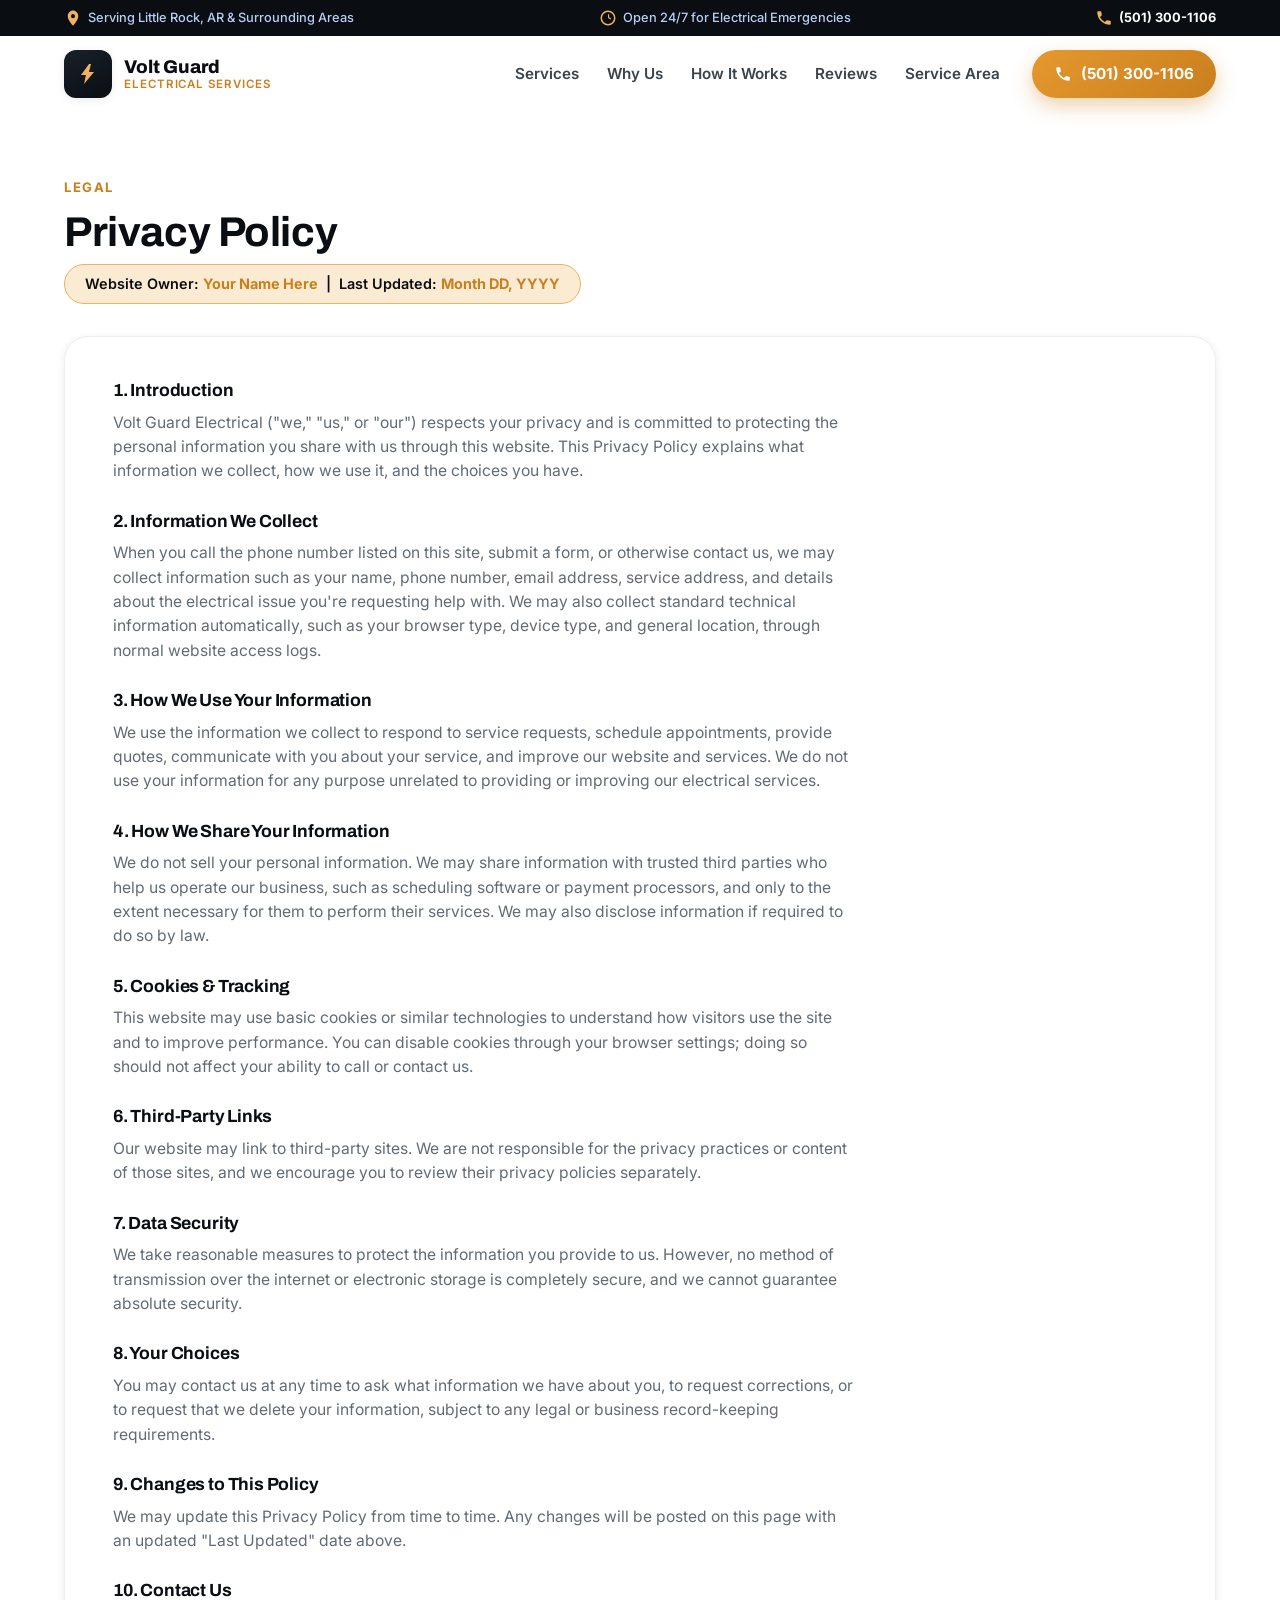
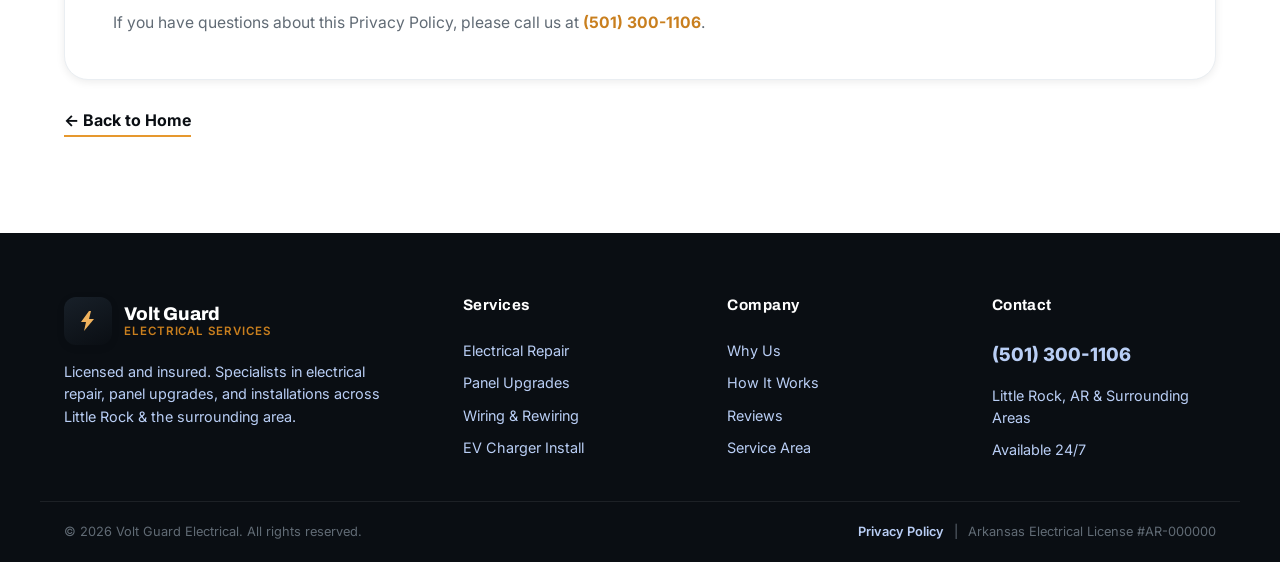
==== privacy-policy.html @ d39794d7 "Add files via upload" ====
<!DOCTYPE html>
<html lang="en">
<head>
<meta charset="UTF-8">
<meta name="viewport" content="width=device-width, initial-scale=1.0">
<title>Privacy Policy | Volt Guard Electrical</title>
<meta name="description" content="Privacy Policy for Volt Guard Electrical.">
<link rel="preconnect" href="https://fonts.googleapis.com">
<link rel="preconnect" href="https://fonts.gstatic.com" crossorigin>
<link href="https://fonts.googleapis.com/css2?family=Archivo:wght@500;600;700;800;900&family=Inter:wght@400;500;600;700&display=swap" rel="stylesheet">
<link rel="stylesheet" href="style.css">
</head>
<body>

<!-- ============ TOP UTILITY BAR ============ -->
<div class="utility-bar">
  <div class="utility-bar__inner">
    <span class="utility-bar__item">
      <svg viewBox="0 0 24 24" class="icon-sm"><path d="M12 2C8 2 5 5.5 5 9.5c0 5.5 7 12.5 7 12.5s7-7 7-12.5C19 5.5 16 2 12 2zm0 10.2a2.7 2.7 0 1 1 0-5.4 2.7 2.7 0 0 1 0 5.4z"/></svg>
      Serving Little Rock, AR &amp; Surrounding Areas
    </span>
    <span class="utility-bar__item utility-bar__item--hide-mobile">
      <svg viewBox="0 0 24 24" class="icon-sm"><path d="M12 7v5l3.5 2.1.8-1.3-2.8-1.7V7H12zM12 2a10 10 0 1 0 .01 20A10 10 0 0 0 12 2zm0 18a8 8 0 1 1 0-16 8 8 0 0 1 0 16z"/></svg>
      Open 24/7 for Electrical Emergencies
    </span>
    <a href="tel:+15013001106" class="utility-bar__phone">
      <svg viewBox="0 0 24 24" class="icon-sm"><path d="M6.6 10.8c1.4 2.8 3.8 5.1 6.6 6.6l2.2-2.2c.3-.3.7-.4 1-.2 1.1.4 2.3.6 3.6.6.6 0 1 .4 1 1V20c0 .6-.4 1-1 1C10.6 21 3 13.4 3 4c0-.6.4-1 1-1h3.5c.6 0 1 .4 1 1 0 1.3.2 2.5.6 3.6.1.4 0 .8-.2 1L6.6 10.8z"/></svg>
      (501) 300-1106
    </a>
  </div>
</div>

<!-- ============ HEADER / NAV ============ -->
<header class="site-header" id="siteHeader">
  <div class="site-header__inner">
    <a href="index.html" class="brand">
      <span class="brand__mark" aria-hidden="true">
        <svg viewBox="0 0 48 48" class="brand__icon">
          <path d="M26 4 10 26h10l-4 18 20-24H26l4-16z"/>
        </svg>
      </span>
      <span class="brand__text">
        <span class="brand__name">Volt Guard</span>
        <span class="brand__tagline">Electrical Services</span>
      </span>
    </a>

    <nav class="main-nav" id="mainNav">
      <a href="index.html#services">Services</a>
      <a href="index.html#why-us">Why Us</a>
      <a href="index.html#process">How It Works</a>
      <a href="index.html#reviews">Reviews</a>
      <a href="index.html#contact">Service Area</a>
    </nav>

    <div class="header-cta">
      <a href="tel:+15013001106" class="btn btn--primary">
        <svg viewBox="0 0 24 24" class="icon-sm"><path d="M6.6 10.8c1.4 2.8 3.8 5.1 6.6 6.6l2.2-2.2c.3-.3.7-.4 1-.2 1.1.4 2.3.6 3.6.6.6 0 1 .4 1 1V20c0 .6-.4 1-1 1C10.6 21 3 13.4 3 4c0-.6.4-1 1-1h3.5c.6 0 1 .4 1 1 0 1.3.2 2.5.6 3.6.1.4 0 .8-.2 1L6.6 10.8z"/></svg>
        <span>(501) 300-1106</span>
      </a>
    </div>

    <button class="nav-toggle" id="navToggle" aria-label="Open menu" aria-expanded="false">
      <span></span><span></span><span></span>
    </button>
  </div>
</header>

<main id="top">

  <!-- ============ PRIVACY POLICY PAGE ============ -->
  <section class="legal-page">
    <div class="section-head">
      <p class="eyebrow">Legal</p>
      <h1>Privacy Policy</h1>

      <!-- ============================================================
           >>>>>> EDIT NAME / DATE HERE <<<<<<
           ============================================================ -->
      <p class="privacy-policy__meta">
        Website Owner: <strong>Your Name Here</strong> &nbsp;|&nbsp; Last Updated: <strong>Month DD, YYYY</strong>
      </p>
      <!-- ============================================================
           >>>>>> END EDIT NAME / DATE <<<<<<
           ============================================================ -->
    </div>

    <div class="privacy-policy__body">
      <h3>1. Introduction</h3>
      <p>Volt Guard Electrical ("we," "us," or "our") respects your privacy and is committed to protecting the personal information you share with us through this website. This Privacy Policy explains what information we collect, how we use it, and the choices you have.</p>

      <h3>2. Information We Collect</h3>
      <p>When you call the phone number listed on this site, submit a form, or otherwise contact us, we may collect information such as your name, phone number, email address, service address, and details about the electrical issue you're requesting help with. We may also collect standard technical information automatically, such as your browser type, device type, and general location, through normal website access logs.</p>

      <h3>3. How We Use Your Information</h3>
      <p>We use the information we collect to respond to service requests, schedule appointments, provide quotes, communicate with you about your service, and improve our website and services. We do not use your information for any purpose unrelated to providing or improving our electrical services.</p>

      <h3>4. How We Share Your Information</h3>
      <p>We do not sell your personal information. We may share information with trusted third parties who help us operate our business, such as scheduling software or payment processors, and only to the extent necessary for them to perform their services. We may also disclose information if required to do so by law.</p>

      <h3>5. Cookies &amp; Tracking</h3>
      <p>This website may use basic cookies or similar technologies to understand how visitors use the site and to improve performance. You can disable cookies through your browser settings; doing so should not affect your ability to call or contact us.</p>

      <h3>6. Third-Party Links</h3>
      <p>Our website may link to third-party sites. We are not responsible for the privacy practices or content of those sites, and we encourage you to review their privacy policies separately.</p>

      <h3>7. Data Security</h3>
      <p>We take reasonable measures to protect the information you provide to us. However, no method of transmission over the internet or electronic storage is completely secure, and we cannot guarantee absolute security.</p>

      <h3>8. Your Choices</h3>
      <p>You may contact us at any time to ask what information we have about you, to request corrections, or to request that we delete your information, subject to any legal or business record-keeping requirements.</p>

      <h3>9. Changes to This Policy</h3>
      <p>We may update this Privacy Policy from time to time. Any changes will be posted on this page with an updated "Last Updated" date above.</p>

      <h3>10. Contact Us</h3>
      <p>If you have questions about this Privacy Policy, please call us at <a href="tel:+15013001106">(501) 300-1106</a>.</p>
    </div>

    <a href="index.html" class="legal-page__back">&larr; Back to Home</a>
  </section>

</main>

<!-- ============ FOOTER ============ -->
<footer class="site-footer">
  <div class="site-footer__inner">
    <div class="footer-brand">
      <a href="index.html" class="brand brand--footer">
        <span class="brand__mark" aria-hidden="true">
          <svg viewBox="0 0 48 48" class="brand__icon">
            <path d="M26 4 10 26h10l-4 18 20-24H26l4-16z"/>
          </svg>
        </span>
        <span class="brand__text">
          <span class="brand__name">Volt Guard</span>
          <span class="brand__tagline">Electrical Services</span>
        </span>
      </a>
      <p>Licensed and insured. Specialists in electrical repair, panel upgrades, and installations across Little Rock &amp; the surrounding area.</p>
    </div>

    <div class="footer-col">
      <h4>Services</h4>
      <a href="index.html#services">Electrical Repair</a>
      <a href="index.html#services">Panel Upgrades</a>
      <a href="index.html#services">Wiring &amp; Rewiring</a>
      <a href="index.html#services">EV Charger Install</a>
    </div>

    <div class="footer-col">
      <h4>Company</h4>
      <a href="index.html#why-us">Why Us</a>
      <a href="index.html#process">How It Works</a>
      <a href="index.html#reviews">Reviews</a>
      <a href="index.html#contact">Service Area</a>
    </div>

    <div class="footer-col">
      <h4>Contact</h4>
      <a href="tel:+15013001106" class="footer-phone">(501) 300-1106</a>
      <p>Little Rock, AR &amp; Surrounding Areas</p>
      <p>Available 24/7</p>
    </div>
  </div>

  <div class="site-footer__bottom">
    <p>&copy; <span id="year"></span> Volt Guard Electrical. All rights reserved.</p>
    <div class="site-footer__legal">
      <a href="privacy-policy.html">Privacy Policy</a>
      <span class="site-footer__legal-sep">|</span>
      <p>Arkansas Electrical License #AR-000000</p>
    </div>
  </div>
</footer>

<!-- ============ MOBILE STICKY CALL BAR ============ -->
<a href="tel:+15013001106" class="mobile-call-bar">
  <svg viewBox="0 0 24 24" class="icon-sm"><path d="M6.6 10.8c1.4 2.8 3.8 5.1 6.6 6.6l2.2-2.2c.3-.3.7-.4 1-.2 1.1.4 2.3.6 3.6.6.6 0 1 .4 1 1V20c0 .6-.4 1-1 1C10.6 21 3 13.4 3 4c0-.6.4-1 1-1h3.5c.6 0 1 .4 1 1 0 1.3.2 2.5.6 3.6.1.4 0 .8-.2 1L6.6 10.8z"/></svg>
  <span>Call Now — (501) 300-1106</span>
</a>

<script src="script.js"></script>
</body>
</html>
---- style.css ----
/* ==========================================================================
   VOLT GUARD ELECTRICAL — DESIGN TOKENS
   ========================================================================== */
:root{
  --slate-950:#0A0E13;
  --slate-900:#10161D;
  --slate-800:#182029;
  --slate-700:#222D39;
  --blue-500:#2F6FE0;
  --blue-400:#5B8EEA;
  --blue-200:#B9CEF5;
  --blue-100:#E7EEFC;
  --amber-600:#C97F1E;
  --amber-500:#E6982E;
  --amber-400:#F0B25D;
  --amber-100:#FBEBD3;
  --ink-900:#0F1418;
  --ink-700:#3A434C;
  --ink-500:#616B75;
  --paper-0:#FFFFFF;
  --paper-50:#F6F8FA;
  --paper-100:#EAEEF2;
  --gold-500:#F0B23D;
  --success-500:#2E9E6B;

  --font-display:'Archivo', 'Helvetica Neue', Arial, sans-serif;
  --font-body:'Inter', 'Helvetica Neue', Arial, sans-serif;

  --radius-sm:8px;
  --radius-md:14px;
  --radius-lg:24px;
  --shadow-sm:0 2px 8px rgba(10,14,19,0.08);
  --shadow-md:0 12px 30px rgba(10,14,19,0.14);
  --shadow-lg:0 24px 60px rgba(10,14,19,0.2);
  --container:1200px;
  --header-h:104px;
}

/* ==========================================================================
   RESET
   ========================================================================== */
*,*::before,*::after{box-sizing:border-box;margin:0;padding:0;}
html{scroll-behavior:smooth;}
@media (prefers-reduced-motion: reduce){
  html{scroll-behavior:auto;}
  *,*::before,*::after{animation-duration:0.01ms !important;animation-iteration-count:1 !important;transition-duration:0.01ms !important;scroll-behavior:auto !important;}
}
body{
  font-family:var(--font-body);
  color:var(--ink-900);
  background:var(--paper-0);
  line-height:1.55;
  -webkit-font-smoothing:antialiased;
  overflow-x:hidden;
}
img,svg{display:block;max-width:100%;}
a{color:inherit;text-decoration:none;}
ul,ol{list-style:none;}
button{font:inherit;cursor:pointer;border:none;background:none;}
h1,h2,h3,h4{font-family:var(--font-display);color:var(--slate-950);line-height:1.12;letter-spacing:-0.01em;}
:focus-visible{outline:3px solid var(--amber-500);outline-offset:3px;border-radius:4px;}

.icon-sm{width:18px;height:18px;fill:currentColor;flex-shrink:0;}

/* ==========================================================================
   UTILITY BAR
   ========================================================================== */
.utility-bar{
  background:var(--slate-950);
  color:var(--blue-200);
  font-size:0.8rem;
  font-weight:500;
}
.utility-bar__inner{
  max-width:var(--container);
  margin:0 auto;
  padding:8px 24px;
  display:flex;
  align-items:center;
  justify-content:space-between;
  gap:16px;
}
.utility-bar__item{display:flex;align-items:center;gap:6px;white-space:nowrap;}
.utility-bar__item .icon-sm{fill:var(--amber-400);}
.utility-bar__phone{
  display:flex;align-items:center;gap:6px;
  color:var(--paper-0);font-weight:700;
  transition:color .2s ease;
}
.utility-bar__phone .icon-sm{fill:var(--amber-400);}
.utility-bar__phone:hover{color:var(--amber-400);}

/* ==========================================================================
   HEADER
   ========================================================================== */
.site-header{
  position:sticky;top:0;z-index:100;
  background:rgba(255,255,255,0.92);
  backdrop-filter:blur(10px);
  border-bottom:1px solid transparent;
  transition:box-shadow .3s ease, border-color .3s ease, background .3s ease;
}
.site-header.is-scrolled{
  box-shadow:var(--shadow-sm);
  border-bottom-color:var(--paper-100);
}
.site-header__inner{
  max-width:var(--container);
  margin:0 auto;
  padding:14px 24px;
  display:flex;
  align-items:center;
  gap:24px;
}
.brand{display:flex;align-items:center;gap:12px;}
.brand__mark{
  width:48px;height:48px;
  background:linear-gradient(155deg,var(--slate-800),var(--slate-950));
  border-radius:12px;
  display:flex;align-items:center;justify-content:center;
  box-shadow:var(--shadow-sm);
  flex-shrink:0;
}
.brand__icon{width:24px;height:24px;fill:var(--amber-400);}
.brand__text{display:flex;flex-direction:column;line-height:1.15;}
.brand__name{font-family:var(--font-display);font-weight:800;font-size:1.15rem;color:var(--slate-950);}
.brand__tagline{font-size:0.72rem;letter-spacing:0.08em;text-transform:uppercase;color:var(--amber-600);font-weight:600;}

.main-nav{
  display:flex;align-items:center;gap:28px;
  margin-left:auto;
  font-weight:600;
  font-size:0.95rem;
}
.main-nav a{
  position:relative;color:var(--ink-700);
  padding:6px 0;
  transition:color .2s ease;
}
.main-nav a::after{
  content:"";position:absolute;left:0;bottom:0;
  width:0;height:2px;background:var(--amber-500);
  transition:width .25s ease;
}
.main-nav a:hover{color:var(--slate-950);}
.main-nav a:hover::after{width:100%;}

.header-cta{margin-left:8px;}

.nav-toggle{
  display:none;
  width:40px;height:40px;
  flex-direction:column;
  align-items:center;justify-content:center;
  gap:5px;
  margin-left:auto;
}
.nav-toggle span{
  width:22px;height:2px;background:var(--slate-950);
  border-radius:2px;transition:transform .3s ease, opacity .3s ease;
}
.nav-toggle.is-open span:nth-child(1){transform:translateY(7px) rotate(45deg);}
.nav-toggle.is-open span:nth-child(2){opacity:0;}
.nav-toggle.is-open span:nth-child(3){transform:translateY(-7px) rotate(-45deg);}

/* ==========================================================================
   BUTTONS
   ========================================================================== */
.btn{
  display:inline-flex;align-items:center;justify-content:center;gap:9px;
  padding:12px 22px;
  border-radius:999px;
  font-weight:700;
  font-size:0.95rem;
  white-space:nowrap;
  transition:transform .2s ease, box-shadow .2s ease, background .2s ease;
}
.btn .icon-sm{fill:currentColor;}
.btn--primary{
  background:linear-gradient(135deg,var(--amber-500),var(--amber-600));
  color:var(--paper-0);
  box-shadow:0 8px 20px rgba(201,127,30,0.35);
}
.btn--primary:hover{transform:translateY(-2px);box-shadow:0 12px 26px rgba(201,127,30,0.45);}
.btn--ghost{
  background:transparent;
  color:var(--slate-950);
  border:2px solid var(--paper-100);
}
.btn--ghost:hover{border-color:var(--slate-800);background:var(--paper-50);}
.btn--onlight{
  background:var(--paper-0);
  color:var(--slate-950);
}
.btn--onlight:hover{transform:translateY(-2px);box-shadow:var(--shadow-md);}
.btn--large{padding:16px 30px;font-size:1.05rem;}

/* pulse ring on primary phone buttons */
.btn--primary{position:relative;}
.btn--primary::before{
  content:"";position:absolute;inset:0;border-radius:999px;
  border:2px solid var(--amber-400);
  opacity:0;
}
.btn--primary:hover::before{
  animation:pulseRing 1.1s ease-out infinite;
}
@keyframes pulseRing{
  0%{opacity:.6;transform:scale(1);}
  100%{opacity:0;transform:scale(1.25);}
}

/* ==========================================================================
   LAYOUT HELPERS
   ========================================================================== */
main > section{
  max-width:var(--container);
  margin:0 auto;
  padding:96px 24px;
}
.eyebrow{
  color:var(--amber-600);
  font-weight:700;
  font-size:0.82rem;
  letter-spacing:0.12em;
  text-transform:uppercase;
  margin-bottom:12px;
}
.section-head{max-width:680px;margin-bottom:56px;}
.section-head h2{font-size:clamp(1.7rem,3vw,2.5rem);margin-bottom:14px;}
.section-head__sub{color:var(--ink-500);font-size:1.05rem;}
.section-head--light .eyebrow{color:var(--amber-400);}
.section-head--light h2{color:var(--paper-0);}

/* reveal-on-scroll */
.reveal{
  opacity:0;
  transform:translateY(28px);
  transition:opacity .7s cubic-bezier(.2,.7,.2,1), transform .7s cubic-bezier(.2,.7,.2,1);
}
.reveal.is-visible{opacity:1;transform:translateY(0);}

/* ==========================================================================
   HERO
   ========================================================================== */
.hero{
  position:relative;
  background:radial-gradient(1100px 600px at 85% -10%, var(--slate-800) 0%, var(--slate-950) 55%, var(--slate-950) 100%);
  overflow:hidden;
  padding:0;
}
.hero__bg{position:absolute;inset:0;opacity:0.55;pointer-events:none;}
.hero__circuit{width:100%;height:100%;}
.circuit-line{stroke:var(--blue-400);stroke-width:3;opacity:0.4;}
.node{fill:var(--amber-400);opacity:0.85;animation:nodeGlow 3s ease-in-out infinite;}
.node:nth-child(4){animation-delay:.6s;}
.node:nth-child(5){animation-delay:1.2s;}
.node:nth-child(6){animation-delay:1.8s;}
.node:nth-child(7){animation-delay:2.4s;}
@keyframes nodeGlow{
  0%,100%{opacity:0.4;r:5;}
  50%{opacity:1;r:6.5;}
}
.spark{fill:var(--amber-400);opacity:0.9;animation:sparkFlicker 2.6s ease-in-out infinite;}
@keyframes sparkFlicker{
  0%,100%{opacity:0.3;}
  10%{opacity:1;}
  14%{opacity:0.4;}
  20%{opacity:0.95;}
  60%{opacity:0.5;}
}

.hero__inner{
  position:relative;z-index:1;
  max-width:var(--container);
  margin:0 auto;
  padding:100px 24px 84px;
}
.hero__title{
  font-size:clamp(2.2rem,5vw,3.6rem);
  color:var(--paper-0);
  max-width:15ch;
  margin-bottom:22px;
}
.hero__title-accent{color:var(--amber-400);}
.hero__sub{
  color:var(--blue-200);
  font-size:1.15rem;
  max-width:56ch;
  margin-bottom:36px;
}
.hero__actions{display:flex;gap:16px;flex-wrap:wrap;margin-bottom:44px;}
.hero .btn--ghost{color:var(--paper-0);border-color:rgba(255,255,255,0.25);}
.hero .btn--ghost:hover{background:rgba(255,255,255,0.08);border-color:rgba(255,255,255,0.5);}

.hero__badges{
  display:flex;flex-wrap:wrap;gap:14px 28px;
}
.hero__badges li{
  display:flex;align-items:center;gap:8px;
  color:var(--blue-100);
  font-weight:600;
  font-size:0.9rem;
}
.hero__badges .icon-sm{fill:var(--amber-400);}

/* ==========================================================================
   TRUST STRIP
   ========================================================================== */
.trust-strip{background:var(--paper-50);border-bottom:1px solid var(--paper-100);}
.trust-strip__inner{
  max-width:var(--container);margin:0 auto;padding:44px 24px;
  display:grid;grid-template-columns:repeat(4,1fr);gap:24px;text-align:center;
}
.trust-stat__num{
  font-family:var(--font-display);font-weight:900;
  font-size:clamp(1.8rem,3vw,2.6rem);
  color:var(--slate-950);
}
.trust-stat__plus{
  font-family:var(--font-display);font-weight:800;color:var(--amber-500);font-size:1.2rem;
}
.trust-stat__label{
  display:block;color:var(--ink-500);font-size:0.85rem;font-weight:600;margin-top:4px;
}

/* ==========================================================================
   SERVICES
   ========================================================================== */
.service-grid{
  display:grid;grid-template-columns:repeat(2,1fr);gap:32px;
}
.service-card{
  background:var(--paper-0);
  border:1px solid var(--paper-100);
  border-radius:var(--radius-lg);
  padding:40px;
  box-shadow:var(--shadow-sm);
  transition:transform .35s ease, box-shadow .35s ease, border-color .35s ease;
  position:relative;
  overflow:hidden;
}
.service-card::before{
  content:"";position:absolute;top:0;left:0;right:0;height:4px;
  background:linear-gradient(90deg,var(--amber-500),var(--slate-800));
  transform:scaleX(0);transform-origin:left;
  transition:transform .4s ease;
}
.service-card:hover{
  transform:translateY(-8px);
  box-shadow:var(--shadow-lg);
  border-color:transparent;
}
.service-card:hover::before{transform:scaleX(1);}
.service-card__icon{
  width:64px;height:64px;
  background:var(--slate-950);
  border-radius:16px;
  display:flex;align-items:center;justify-content:center;
  margin-bottom:24px;
  transition:transform .4s ease, background .4s ease;
}
.service-card__icon svg{width:32px;height:32px;fill:var(--amber-400);}
.service-card:hover .service-card__icon{transform:rotate(-6deg) scale(1.06);background:var(--amber-600);}
.service-card:hover .service-card__icon svg{fill:var(--paper-0);}
.service-card h3{font-size:1.4rem;margin-bottom:12px;}
.service-card > p{color:var(--ink-500);margin-bottom:20px;}
.service-card__list{margin-bottom:26px;}
.service-card__list li{
  position:relative;padding-left:26px;margin-bottom:10px;
  color:var(--ink-700);font-size:0.95rem;
}
.service-card__list li::before{
  content:"";position:absolute;left:0;top:7px;
  width:14px;height:14px;border-radius:50%;
  background:var(--amber-100);
  border:2px solid var(--amber-500);
}
.service-card__cta{
  display:inline-flex;align-items:center;gap:8px;
  font-weight:700;color:var(--slate-950);
  padding-bottom:2px;border-bottom:2px solid var(--amber-500);
}
.service-card__cta .icon-sm{fill:var(--amber-500);transition:transform .25s ease;}
.service-card__cta:hover .icon-sm{transform:translateX(4px);}

/* ==========================================================================
   WHY US
   ========================================================================== */
.why-us{background:var(--paper-50);max-width:none;}
.why-us > *{max-width:var(--container);margin-left:auto;margin-right:auto;}
.feature-grid{
  display:grid;grid-template-columns:repeat(4,1fr);gap:24px;
  max-width:var(--container);margin:0 auto;padding:0 24px;
}
.feature-card{
  background:var(--paper-0);
  border-radius:var(--radius-md);
  padding:30px 24px;
  border:1px solid var(--paper-100);
  transition:transform .3s ease, box-shadow .3s ease;
}
.feature-card:hover{transform:translateY(-6px);box-shadow:var(--shadow-md);}
.feature-card__icon{
  width:26px;height:26px;fill:var(--amber-500);
  margin-bottom:18px;
}
.feature-card h3{font-size:1.05rem;margin-bottom:10px;}
.feature-card p{color:var(--ink-500);font-size:0.92rem;}

/* ==========================================================================
   PROCESS
   ========================================================================== */
.process-steps{
  display:grid;grid-template-columns:repeat(4,1fr);gap:32px;
  counter-reset:step;
  position:relative;
}
.process-steps::before{
  content:"";position:absolute;top:28px;left:8%;right:8%;height:2px;
  background:repeating-linear-gradient(90deg,var(--paper-100) 0 10px, transparent 10px 18px);
  z-index:0;
}
.process-step{position:relative;z-index:1;}
.process-step__num{
  display:inline-flex;align-items:center;justify-content:center;
  width:56px;height:56px;
  border-radius:50%;
  background:var(--slate-950);
  color:var(--amber-400);
  font-family:var(--font-display);font-weight:800;font-size:1.1rem;
  margin-bottom:20px;
  box-shadow:var(--shadow-sm);
  transition:transform .3s ease, background .3s ease;
}
.process-step:hover .process-step__num{transform:scale(1.08);background:var(--amber-600);color:var(--paper-0);}
.process-step h3{font-size:1.15rem;margin-bottom:8px;}
.process-step p{color:var(--ink-500);font-size:0.92rem;}

/* ==========================================================================
   REVIEWS
   ========================================================================== */
.reviews{
  background:linear-gradient(180deg,var(--slate-950),var(--slate-900));
  max-width:none;
}
.reviews > *{max-width:var(--container);margin-left:auto;margin-right:auto;}
.review-grid{
  display:grid;grid-template-columns:repeat(3,1fr);gap:24px;
  max-width:var(--container);margin:0 auto;padding:0 24px;
}
.review-card{
  background:rgba(255,255,255,0.04);
  border:1px solid rgba(255,255,255,0.09);
  border-radius:var(--radius-md);
  padding:30px;
  transition:transform .3s ease, background .3s ease;
}
.review-card:hover{transform:translateY(-6px);background:rgba(255,255,255,0.07);}
.review-card__stars{color:var(--gold-500);letter-spacing:3px;margin-bottom:16px;font-size:1.05rem;}
.review-card blockquote{color:var(--blue-100);font-size:0.98rem;margin-bottom:18px;}
.review-card figcaption{color:var(--amber-400);font-weight:700;font-size:0.88rem;}

/* ==========================================================================
   CTA BANNER
   ========================================================================== */
.cta-banner{
  max-width:none;padding:0;
}
.cta-banner__inner{
  max-width:var(--container);margin:0 auto;
  background:linear-gradient(120deg,var(--amber-600),var(--amber-500));
  border-radius:var(--radius-lg);
  padding:56px 48px;
  display:flex;align-items:center;justify-content:space-between;gap:32px;
  flex-wrap:wrap;
  box-shadow:var(--shadow-lg);
}
.cta-banner h2{color:var(--paper-0);font-size:clamp(1.5rem,3vw,2rem);margin-bottom:10px;}
.cta-banner p{color:var(--amber-100);max-width:46ch;}

/* ==========================================================================
   SERVICE AREA
   ========================================================================== */
.service-area__inner{
  display:grid;grid-template-columns:1.1fr 0.9fr;gap:56px;align-items:center;
}
.service-area h2{font-size:clamp(1.6rem,3vw,2.2rem);margin-bottom:16px;}
.service-area__text > p{color:var(--ink-500);margin-bottom:32px;font-size:1.02rem;}
.contact-details{display:flex;flex-direction:column;gap:20px;}
.contact-details__item{display:flex;align-items:flex-start;gap:14px;}
.contact-details__item .icon-sm{
  width:20px;height:20px;fill:var(--paper-0);
  background:var(--slate-950);padding:9px;border-radius:10px;box-sizing:content-box;
  margin-top:2px;
}
.contact-details__item strong{color:var(--slate-950);}
.contact-details__item a{color:var(--amber-600);font-weight:700;}
.contact-details__item a:hover{text-decoration:underline;}

.map-svg{width:100%;height:auto;filter:drop-shadow(var(--shadow-md));}
.map-svg rect{fill:var(--paper-50);stroke:var(--paper-100);stroke-width:2;}
.map-pin-main{fill:var(--amber-500);}
.map-pin-stem{stroke:var(--amber-500);stroke-width:3;}
.map-pin{fill:var(--blue-500);}
.map-label{
  font-family:var(--font-display);font-weight:700;font-size:15px;
  fill:var(--slate-950);
}

/* ==========================================================================
   DISCLAIMER
   ========================================================================== */
.disclaimer{
  background:var(--paper-50);
  border-top:1px solid var(--paper-100);
  max-width:none;
  padding:48px 24px;
}
.disclaimer__inner{
  max-width:var(--container);
  margin:0 auto;
}
.disclaimer h3{
  font-size:0.95rem;
  text-transform:uppercase;
  letter-spacing:0.06em;
  color:var(--ink-700);
  margin-bottom:12px;
}
.disclaimer p{
  color:var(--ink-500);
  font-size:0.82rem;
  line-height:1.7;
  max-width:90ch;
}

/* ==========================================================================
   FOOTER
   ========================================================================== */
.site-footer{background:var(--slate-950);color:var(--blue-200);}
.site-footer__inner{
  max-width:var(--container);margin:0 auto;padding:64px 24px 40px;
  display:grid;grid-template-columns:1.6fr 1fr 1fr 1fr;gap:40px;
}
.footer-brand p{margin-top:16px;font-size:0.9rem;color:var(--blue-200);max-width:38ch;}
.brand--footer .brand__name{color:var(--paper-0);}
.footer-col h4{
  color:var(--paper-0);font-family:var(--font-display);font-size:0.95rem;
  margin-bottom:16px;letter-spacing:0.03em;
}
.footer-col{display:flex;flex-direction:column;gap:10px;font-size:0.9rem;}
.footer-col a{color:var(--blue-200);transition:color .2s ease;}
.footer-col a:hover{color:var(--amber-400);}
.footer-phone{color:var(--amber-400);font-weight:800;font-size:1.15rem;margin-bottom:6px;display:inline-block;}
.site-footer__bottom{
  border-top:1px solid rgba(255,255,255,0.08);
  padding:20px 24px;
  max-width:var(--container);margin:0 auto;
  display:flex;justify-content:space-between;gap:16px;flex-wrap:wrap;
  font-size:0.8rem;color:var(--ink-500);
}
.site-footer__legal{
  display:flex;align-items:center;gap:10px;
  flex-wrap:wrap;
}
.site-footer__legal a{
  color:var(--blue-200);
  font-weight:600;
  transition:color .2s ease;
}
.site-footer__legal a:hover{color:var(--amber-400);}
.site-footer__legal-sep{color:var(--ink-500);}

/* ==========================================================================
   LEGAL PAGE (Privacy Policy, standalone page)
   ========================================================================== */
.legal-page{
  max-width:var(--container);
  margin:0 auto;
  padding:64px 24px 96px;
}
.legal-page .section-head{margin-bottom:32px;}
.legal-page h1{font-size:clamp(1.8rem,3.5vw,2.6rem);}
.privacy-policy__meta{
  display:inline-block;
  background:var(--amber-100);
  color:var(--slate-950);
  border:1px solid var(--amber-400);
  border-radius:999px;
  padding:8px 20px;
  font-size:0.9rem;
  font-weight:600;
  margin-top:8px;
}
.privacy-policy__meta strong{color:var(--amber-600);}
.privacy-policy__body{
  background:var(--paper-0);
  border:1px solid var(--paper-100);
  border-radius:var(--radius-lg);
  padding:44px 48px;
  box-shadow:var(--shadow-sm);
}
.privacy-policy__body h3{
  font-size:1.1rem;
  margin-top:28px;
  margin-bottom:10px;
}
.privacy-policy__body h3:first-child{margin-top:0;}
.privacy-policy__body p{
  color:var(--ink-500);
  font-size:0.98rem;
  max-width:74ch;
}
.privacy-policy__body a{
  color:var(--amber-600);
  font-weight:700;
}
.privacy-policy__body a:hover{text-decoration:underline;}
.legal-page__back{
  display:inline-flex;align-items:center;gap:8px;
  margin-top:28px;
  font-weight:700;
  color:var(--slate-950);
  border-bottom:2px solid var(--amber-500);
  padding-bottom:2px;
}
.legal-page__back:hover{color:var(--amber-600);}

@media (max-width:640px){
  .privacy-policy__body{padding:28px 22px;}
  .legal-page{padding:48px 20px 72px;}
}

/* ==========================================================================
   MOBILE STICKY CALL BAR
   ========================================================================== */
.mobile-call-bar{
  display:none;
  position:fixed;bottom:0;left:0;right:0;z-index:200;
  background:linear-gradient(135deg,var(--amber-500),var(--amber-600));
  color:var(--paper-0);
  align-items:center;justify-content:center;gap:10px;
  padding:15px 20px calc(15px + env(safe-area-inset-bottom));
  font-weight:800;font-size:1rem;
  box-shadow:0 -8px 24px rgba(10,14,19,0.25);
}
.mobile-call-bar .icon-sm{fill:var(--paper-0);}

/* ==========================================================================
   RESPONSIVE
   ========================================================================== */
@media (max-width:1000px){
  .service-area__inner{grid-template-columns:1fr;}
  .service-area__map{order:-1;max-width:420px;}
}

@media (max-width:900px){
  .main-nav{
    position:fixed;top:var(--header-h);left:0;right:0;bottom:0;
    background:var(--paper-0);
    flex-direction:column;
    align-items:flex-start;
    gap:0;
    padding:12px 24px 32px;
    transform:translateY(-12px);
    opacity:0;
    pointer-events:none;
    transition:opacity .25s ease, transform .25s ease;
    overflow-y:auto;
  }
  .main-nav.is-open{opacity:1;transform:translateY(0);pointer-events:auto;}
  .main-nav a{width:100%;padding:16px 0;border-bottom:1px solid var(--paper-100);}
  .header-cta{display:none;}
  .nav-toggle{display:flex;}

  .service-grid{grid-template-columns:1fr;}
  .feature-grid{grid-template-columns:repeat(2,1fr);}
  .process-steps{grid-template-columns:repeat(2,1fr);row-gap:44px;}
  .process-steps::before{display:none;}
  .review-grid{grid-template-columns:1fr;}
  .trust-strip__inner{grid-template-columns:repeat(2,1fr);row-gap:28px;}
  .site-footer__inner{grid-template-columns:1fr 1fr;}
  .footer-brand{grid-column:1 / -1;}

  .mobile-call-bar{display:flex;}
  body{padding-bottom:64px;}
}

@media (max-width:640px){
  main > section{padding:64px 20px;}
  .utility-bar__item--hide-mobile{display:none;}
  .utility-bar__item:not(.utility-bar__item--hide-mobile){display:none;}
  .utility-bar__inner{
    justify-content:center;
    padding:9px 16px;
  }
  .utility-bar__phone{
    font-size:0.92rem;
    white-space:nowrap;
  }
  .hero__inner{padding:56px 20px 64px;}
  .hero__actions{flex-direction:column;align-items:stretch;}
  .hero__actions .btn{width:100%;}
  .feature-grid{grid-template-columns:1fr;}
  .process-steps{grid-template-columns:1fr;}
  .cta-banner__inner{padding:36px 24px;flex-direction:column;text-align:center;}
  .cta-banner .btn{width:100%;}
  .site-footer__inner{grid-template-columns:1fr;}
  .site-footer__bottom{flex-direction:column;text-align:center;}
}

@media (max-width:360px){
  .utility-bar__phone{font-size:0.82rem;gap:4px;}
  .brand__tagline{display:none;}
}
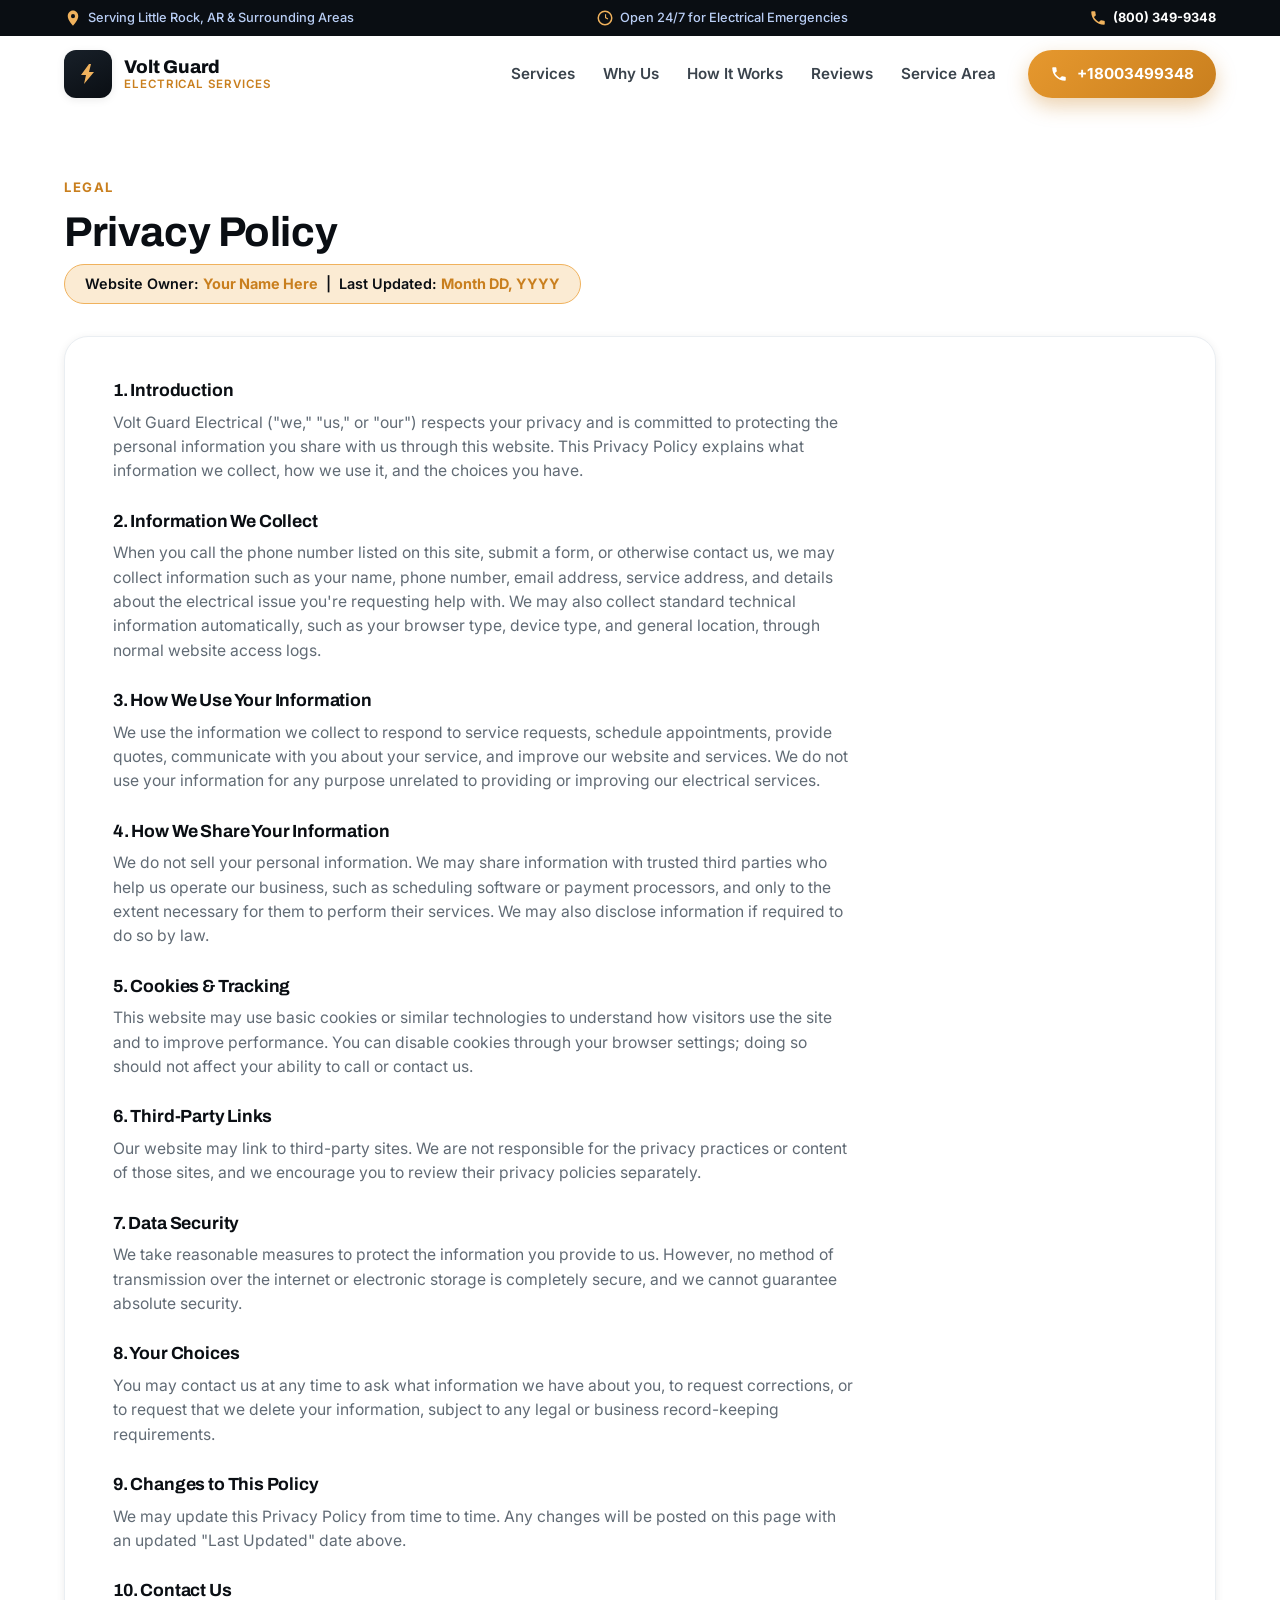
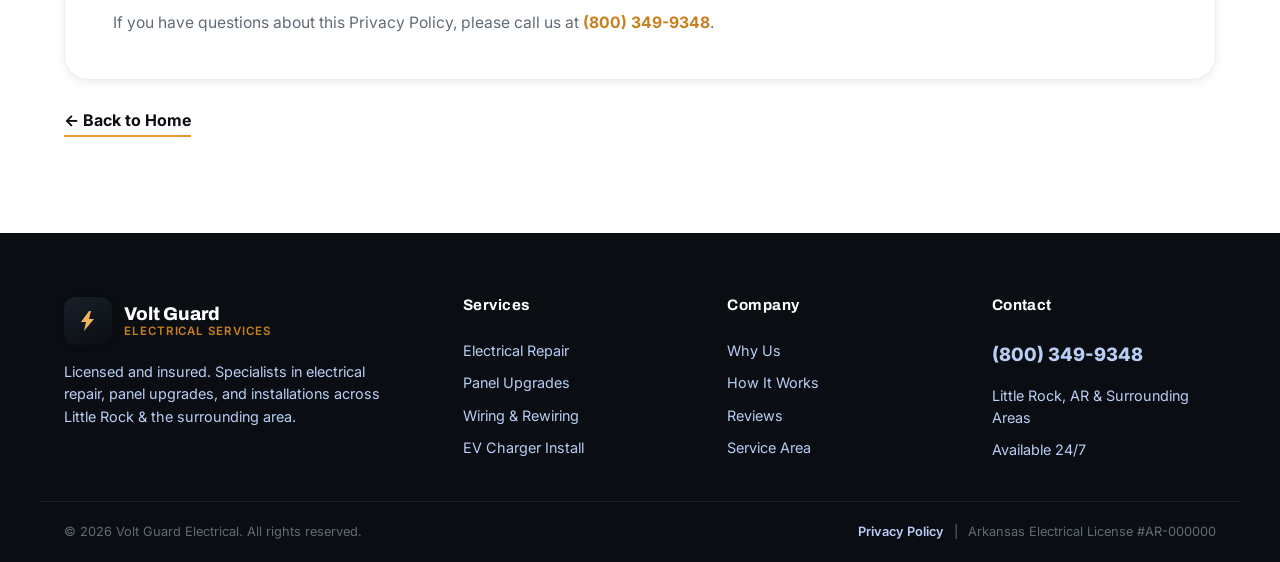
==== commit bee3baa1: "Update privacy-policy.html" ====
--- a/privacy-policy.html
+++ b/privacy-policy.html
@@ -23,9 +23,9 @@
       <svg viewBox="0 0 24 24" class="icon-sm"><path d="M12 7v5l3.5 2.1.8-1.3-2.8-1.7V7H12zM12 2a10 10 0 1 0 .01 20A10 10 0 0 0 12 2zm0 18a8 8 0 1 1 0-16 8 8 0 0 1 0 16z"/></svg>
       Open 24/7 for Electrical Emergencies
     </span>
-    <a href="tel:+15013001106" class="utility-bar__phone">
+    <a href="tel:+18003499348" class="utility-bar__phone">
       <svg viewBox="0 0 24 24" class="icon-sm"><path d="M6.6 10.8c1.4 2.8 3.8 5.1 6.6 6.6l2.2-2.2c.3-.3.7-.4 1-.2 1.1.4 2.3.6 3.6.6.6 0 1 .4 1 1V20c0 .6-.4 1-1 1C10.6 21 3 13.4 3 4c0-.6.4-1 1-1h3.5c.6 0 1 .4 1 1 0 1.3.2 2.5.6 3.6.1.4 0 .8-.2 1L6.6 10.8z"/></svg>
-      (501) 300-1106
+      (800) 349-9348
     </a>
   </div>
 </div>
@@ -54,9 +54,9 @@
     </nav>
 
     <div class="header-cta">
-      <a href="tel:+15013001106" class="btn btn--primary">
+      <a href="tel:+18003499348" class="btn btn--primary">
         <svg viewBox="0 0 24 24" class="icon-sm"><path d="M6.6 10.8c1.4 2.8 3.8 5.1 6.6 6.6l2.2-2.2c.3-.3.7-.4 1-.2 1.1.4 2.3.6 3.6.6.6 0 1 .4 1 1V20c0 .6-.4 1-1 1C10.6 21 3 13.4 3 4c0-.6.4-1 1-1h3.5c.6 0 1 .4 1 1 0 1.3.2 2.5.6 3.6.1.4 0 .8-.2 1L6.6 10.8z"/></svg>
-        <span>(501) 300-1106</span>
+        <span>+18003499348</span>
       </a>
     </div>
 
@@ -114,7 +114,7 @@
       <p>We may update this Privacy Policy from time to time. Any changes will be posted on this page with an updated "Last Updated" date above.</p>
 
       <h3>10. Contact Us</h3>
-      <p>If you have questions about this Privacy Policy, please call us at <a href="tel:+15013001106">(501) 300-1106</a>.</p>
+      <p>If you have questions about this Privacy Policy, please call us at <a href="tel:+18003499348">(800) 349-9348</a>.</p>
     </div>
 
     <a href="index.html" class="legal-page__back">&larr; Back to Home</a>
@@ -158,7 +158,7 @@
 
     <div class="footer-col">
       <h4>Contact</h4>
-      <a href="tel:+15013001106" class="footer-phone">(501) 300-1106</a>
+      <a href="tel:+18003499348" class="footer-phone">(800) 349-9348</a>
       <p>Little Rock, AR &amp; Surrounding Areas</p>
       <p>Available 24/7</p>
     </div>
@@ -175,9 +175,9 @@
 </footer>
 
 <!-- ============ MOBILE STICKY CALL BAR ============ -->
-<a href="tel:+15013001106" class="mobile-call-bar">
+<a href="tel:+18003499348" class="mobile-call-bar">
   <svg viewBox="0 0 24 24" class="icon-sm"><path d="M6.6 10.8c1.4 2.8 3.8 5.1 6.6 6.6l2.2-2.2c.3-.3.7-.4 1-.2 1.1.4 2.3.6 3.6.6.6 0 1 .4 1 1V20c0 .6-.4 1-1 1C10.6 21 3 13.4 3 4c0-.6.4-1 1-1h3.5c.6 0 1 .4 1 1 0 1.3.2 2.5.6 3.6.1.4 0 .8-.2 1L6.6 10.8z"/></svg>
-  <span>Call Now — (501) 300-1106</span>
+  <span>Call Now — (800) 349-9348</span>
 </a>
 
 <script src="script.js"></script>
